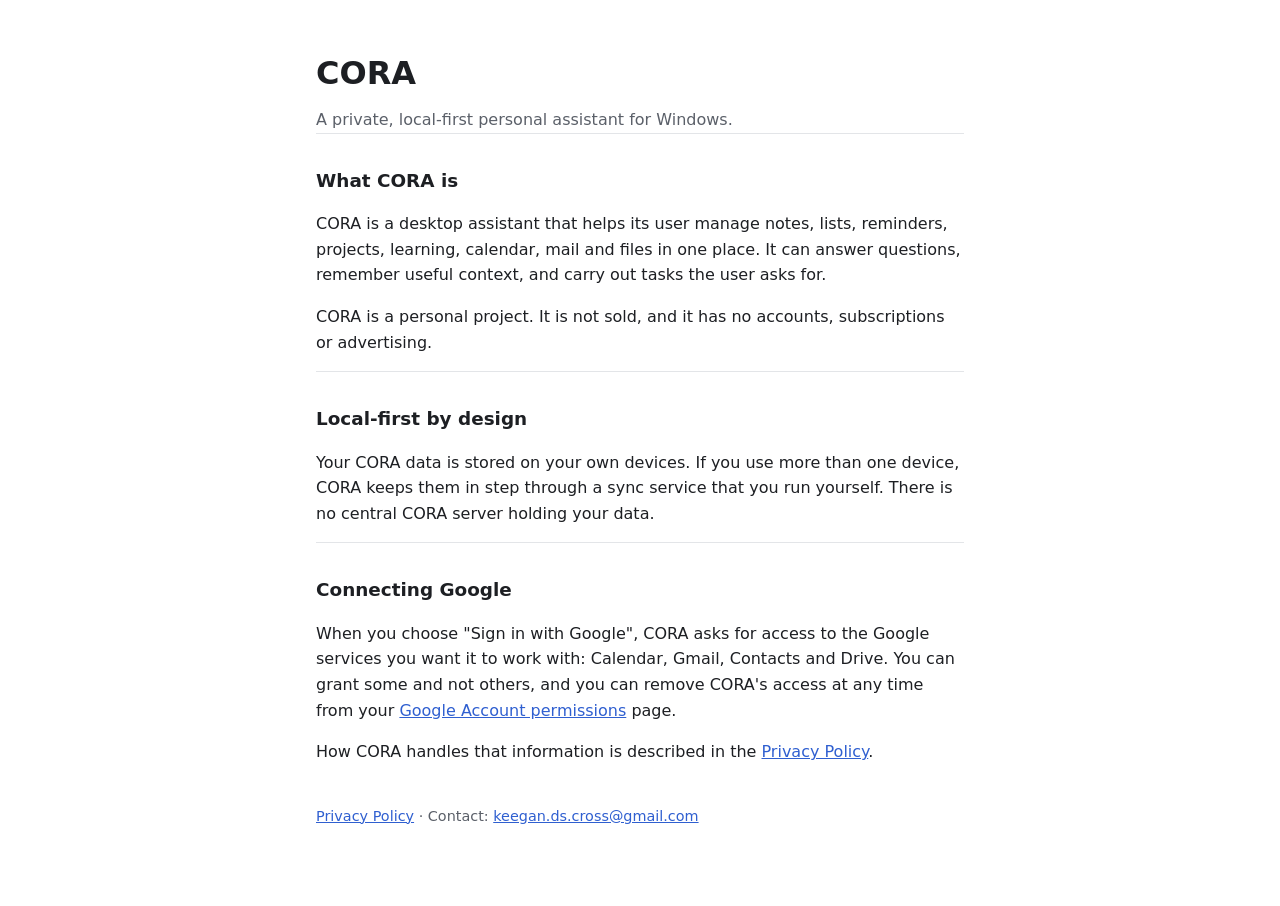
==== index.html @ a7fd13a0 "Add CORA homepage and privacy policy" ====
<!doctype html>
<html lang="en">
<head>
<meta charset="utf-8">
<meta name="viewport" content="width=device-width, initial-scale=1">
<title>CORA</title>
<meta name="description" content="CORA is a private, local-first personal assistant for Windows.">
<link rel="stylesheet" href="style.css">
</head>
<body>
<main>
  <header>
    <h1>CORA</h1>
    <p class="lede">A private, local-first personal assistant for Windows.</p>
  </header>

  <section>
    <h2>What CORA is</h2>
    <p>CORA is a desktop assistant that helps its user manage notes, lists, reminders, projects,
    learning, calendar, mail and files in one place. It can answer questions, remember useful
    context, and carry out tasks the user asks for.</p>
    <p>CORA is a personal project. It is not sold, and it has no accounts, subscriptions or
    advertising.</p>
  </section>

  <section>
    <h2>Local-first by design</h2>
    <p>Your CORA data is stored on your own devices. If you use more than one device, CORA keeps
    them in step through a sync service that you run yourself. There is no central CORA server
    holding your data.</p>
  </section>

  <section>
    <h2>Connecting Google</h2>
    <p>When you choose "Sign in with Google", CORA asks for access to the Google services you
    want it to work with: Calendar, Gmail, Contacts and Drive. You can grant some and not others,
    and you can remove CORA's access at any time from your
    <a href="https://myaccount.google.com/permissions">Google Account permissions</a> page.</p>
    <p>How CORA handles that information is described in the
    <a href="privacy.html">Privacy Policy</a>.</p>
  </section>

  <footer>
    <p><a href="privacy.html">Privacy Policy</a> · Contact: <a href="mailto:keegan.ds.cross@gmail.com">keegan.ds.cross@gmail.com</a></p>
  </footer>
</main>
</body>
</html>
---- style.css ----
:root {
  --bg: #ffffff;
  --fg: #1d1f23;
  --muted: #5b6069;
  --link: #2f5fd0;
  --rule: #e3e5e8;
}
@media (prefers-color-scheme: dark) {
  :root {
    --bg: #15171a;
    --fg: #e7e9ec;
    --muted: #a0a6ae;
    --link: #8fb0ff;
    --rule: #2a2d32;
  }
}
* { box-sizing: border-box; }
body {
  margin: 0;
  background: var(--bg);
  color: var(--fg);
  font: 16px/1.6 system-ui, -apple-system, "Segoe UI", Roboto, sans-serif;
}
main { max-width: 680px; margin: 0 auto; padding: 48px 16px 64px; }
h1 { font-size: 2rem; margin: 0 0 8px; }
h2 { font-size: 1.15rem; margin: 32px 0 8px; }
.lede, .meta { color: var(--muted); margin: 0; }
a { color: var(--link); }
section { border-top: 1px solid var(--rule); }
footer { margin-top: 40px; color: var(--muted); font-size: 0.9rem; }
ul { padding-left: 20px; }
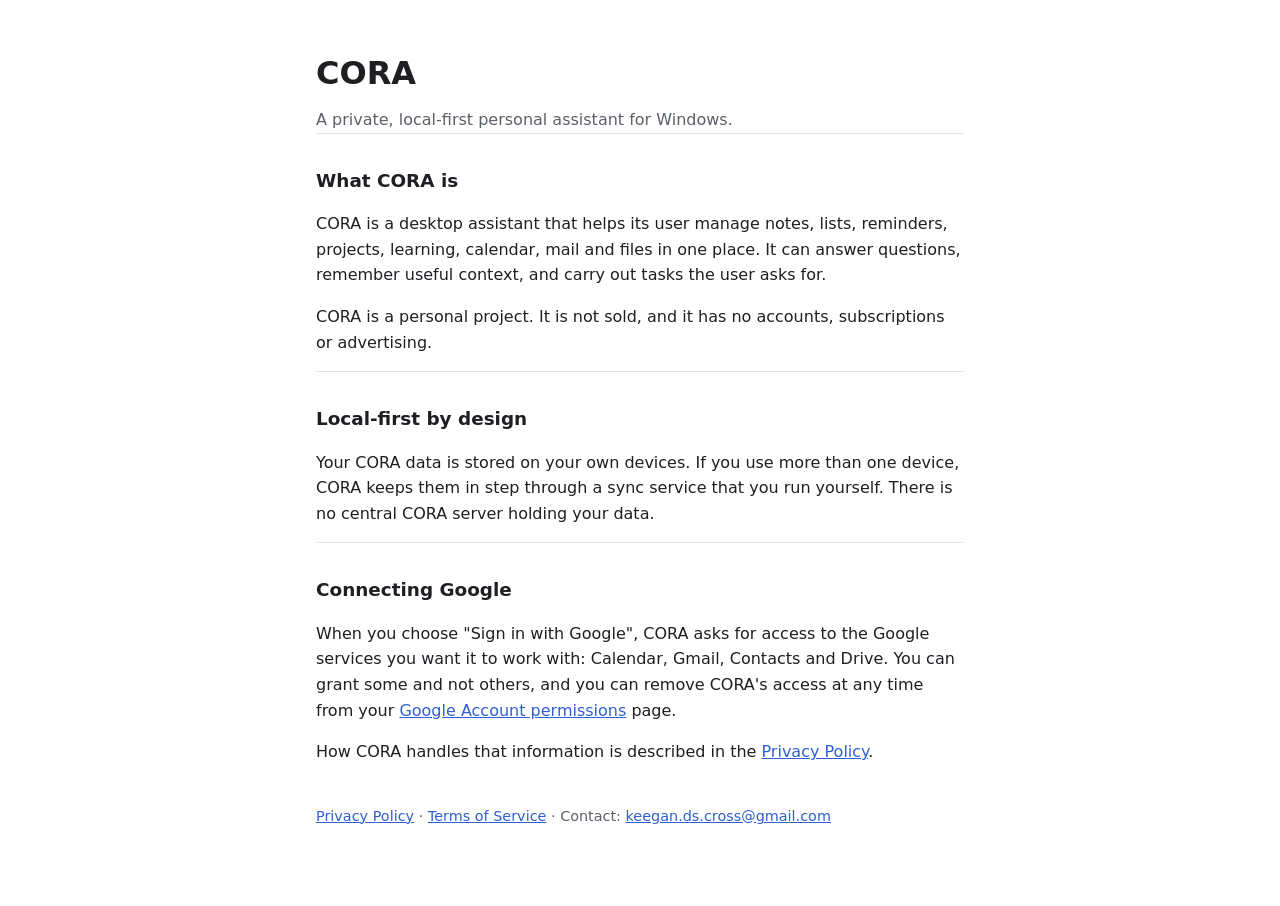
==== commit 520d01ee: "Add terms of service and link it from the homepage" ====
--- a/index.html
+++ b/index.html
@@ -41,7 +41,7 @@
   </section>
 
   <footer>
-    <p><a href="privacy.html">Privacy Policy</a> · Contact: <a href="mailto:keegan.ds.cross@gmail.com">keegan.ds.cross@gmail.com</a></p>
+    <p><a href="privacy.html">Privacy Policy</a> · <a href="terms.html">Terms of Service</a> · Contact: <a href="mailto:keegan.ds.cross@gmail.com">keegan.ds.cross@gmail.com</a></p>
   </footer>
 </main>
 </body>
